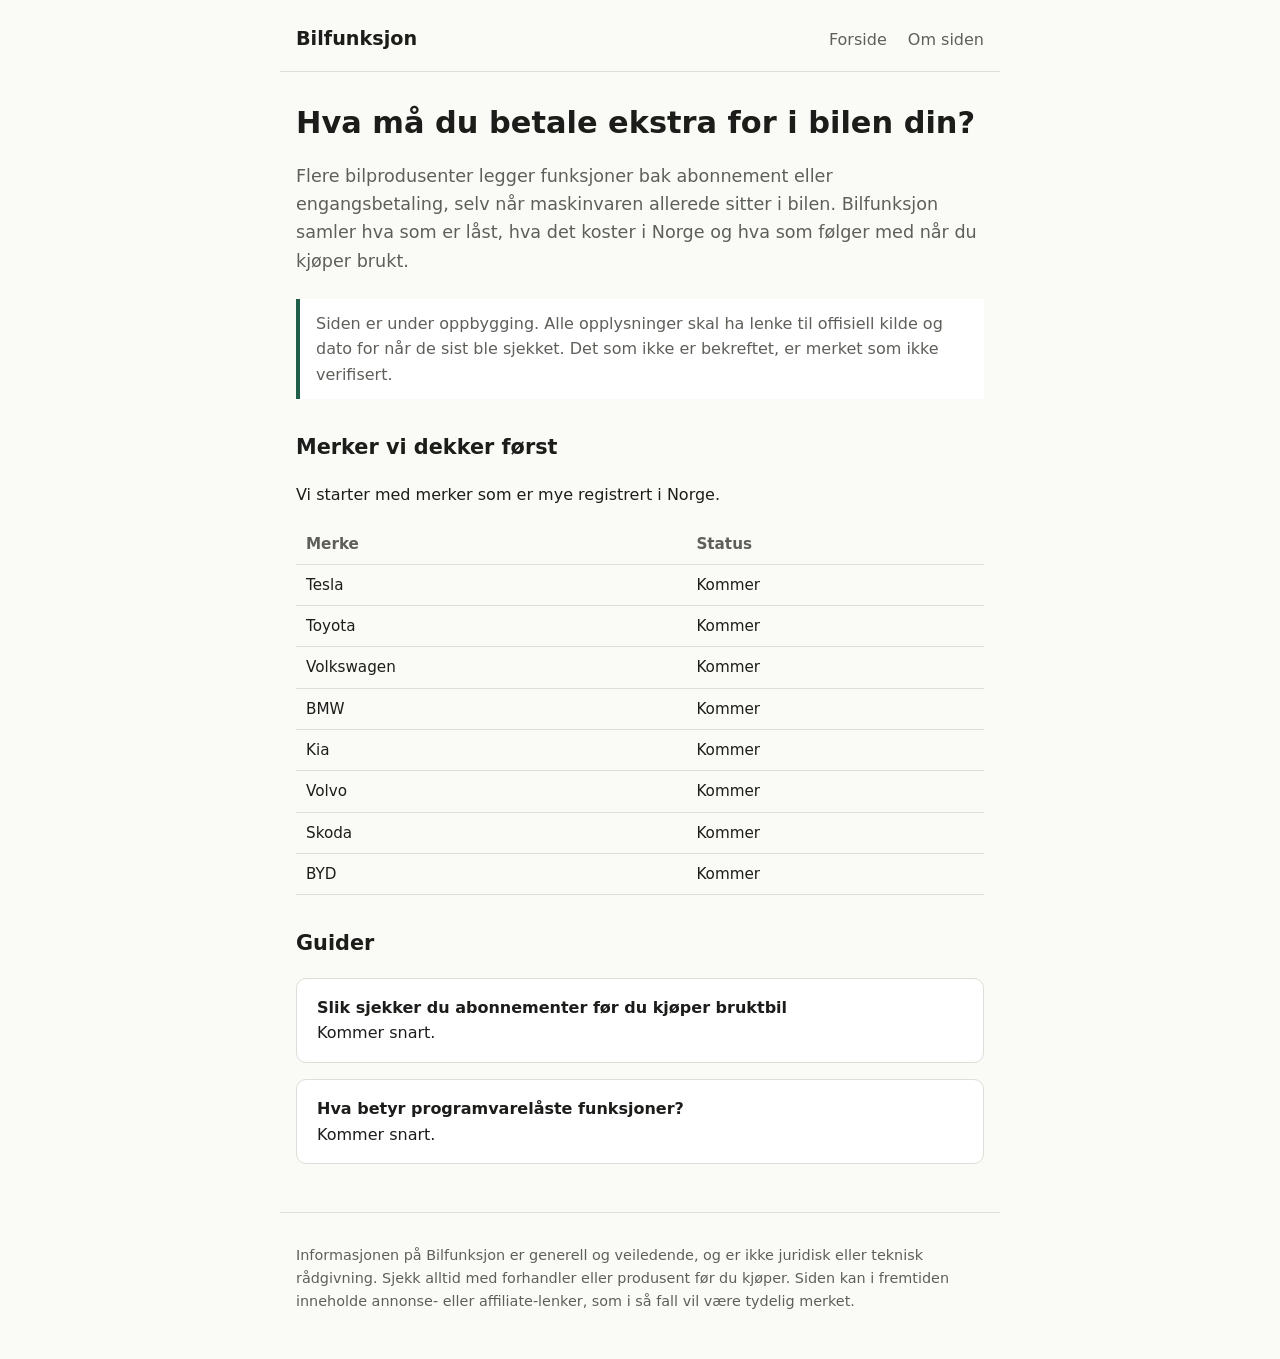
==== index.html @ 4237946a "Add files via upload" ====
<!doctype html>
<html lang="nb">
<head>
  <meta charset="utf-8">
  <meta name="viewport" content="width=device-width, initial-scale=1">
  <title>Bilfunksjon – hva koster funksjonene i bilen?</title>
  <meta name="description" content="Norsk oversikt over funksjoner i biler som er låst bak abonnement eller engangsbetaling, hva de koster og hva som følger med ved bruktkjøp.">
  <link rel="stylesheet" href="style.css">
</head>
<body>
  <header>
    <a class="logo" href="index.html">Bilfunksjon</a>
    <nav>
      <a href="index.html">Forside</a>
      <a href="om.html">Om siden</a>
    </nav>
  </header>

  <main>
    <h1>Hva må du betale ekstra for i bilen din?</h1>
    <p class="lead">
      Flere bilprodusenter legger funksjoner bak abonnement eller engangsbetaling,
      selv når maskinvaren allerede sitter i bilen. Bilfunksjon samler hva som er
      låst, hva det koster i Norge og hva som følger med når du kjøper brukt.
    </p>

    <div class="notice">
      Siden er under oppbygging. Alle opplysninger skal ha lenke til offisiell kilde
      og dato for når de sist ble sjekket. Det som ikke er bekreftet, er merket som
      ikke verifisert.
    </div>

    <h2>Merker vi dekker først</h2>
    <p>Vi starter med merker som er mye registrert i Norge.</p>

    <table>
      <thead>
        <tr><th>Merke</th><th>Status</th></tr>
      </thead>
      <tbody>
        <tr><td>Tesla</td><td>Kommer</td></tr>
        <tr><td>Toyota</td><td>Kommer</td></tr>
        <tr><td>Volkswagen</td><td>Kommer</td></tr>
        <tr><td>BMW</td><td>Kommer</td></tr>
        <tr><td>Kia</td><td>Kommer</td></tr>
        <tr><td>Volvo</td><td>Kommer</td></tr>
        <tr><td>Skoda</td><td>Kommer</td></tr>
        <tr><td>BYD</td><td>Kommer</td></tr>
      </tbody>
    </table>

    <h2>Guider</h2>
    <div class="card">
      <strong>Slik sjekker du abonnementer før du kjøper bruktbil</strong><br>
      Kommer snart.
    </div>
    <div class="card">
      <strong>Hva betyr programvarelåste funksjoner?</strong><br>
      Kommer snart.
    </div>
  </main>

  <footer>
    <p>
      Informasjonen på Bilfunksjon er generell og veiledende, og er ikke juridisk
      eller teknisk rådgivning. Sjekk alltid med forhandler eller produsent før du
      kjøper. Siden kan i fremtiden inneholde annonse- eller affiliate-lenker, som
      i så fall vil være tydelig merket.
    </p>
  </footer>
</body>
</html>
---- style.css ----
:root {
  --bg: #fafaf7;
  --text: #1c1c1a;
  --muted: #5f5f5a;
  --accent: #1f5f4a;
  --line: #deded8;
  --card: #ffffff;
}

@media (prefers-color-scheme: dark) {
  :root {
    --bg: #161715;
    --text: #ecece6;
    --muted: #a3a39b;
    --accent: #6cc4a1;
    --line: #2c2d2a;
    --card: #1d1e1b;
  }
}

* { box-sizing: border-box; }

body {
  margin: 0;
  background: var(--bg);
  color: var(--text);
  font-family: system-ui, -apple-system, "Segoe UI", Roboto, sans-serif;
  line-height: 1.6;
}

header, main, footer {
  max-width: 720px;
  margin: 0 auto;
  padding: 0 16px;
}

header {
  padding-top: 24px;
  padding-bottom: 16px;
  border-bottom: 1px solid var(--line);
  display: flex;
  justify-content: space-between;
  align-items: baseline;
  flex-wrap: wrap;
  gap: 8px;
}

.logo {
  font-weight: 700;
  font-size: 1.2rem;
  color: var(--text);
  text-decoration: none;
}

nav a {
  color: var(--muted);
  text-decoration: none;
  margin-left: 16px;
}

nav a:hover { color: var(--accent); }

h1 { font-size: 1.9rem; line-height: 1.25; margin-top: 32px; }
h2 { font-size: 1.3rem; margin-top: 32px; }

a { color: var(--accent); }

.lead { font-size: 1.1rem; color: var(--muted); }

.card {
  background: var(--card);
  border: 1px solid var(--line);
  border-radius: 10px;
  padding: 16px 20px;
  margin: 16px 0;
}

.notice {
  border-left: 4px solid var(--accent);
  background: var(--card);
  padding: 12px 16px;
  margin: 24px 0;
  color: var(--muted);
}

table {
  width: 100%;
  border-collapse: collapse;
  margin: 16px 0;
  font-size: 0.95rem;
}

th, td {
  text-align: left;
  padding: 8px 10px;
  border-bottom: 1px solid var(--line);
  vertical-align: top;
}

th { color: var(--muted); font-weight: 600; }

footer {
  margin-top: 48px;
  padding-top: 16px;
  padding-bottom: 32px;
  border-top: 1px solid var(--line);
  color: var(--muted);
  font-size: 0.9rem;
}
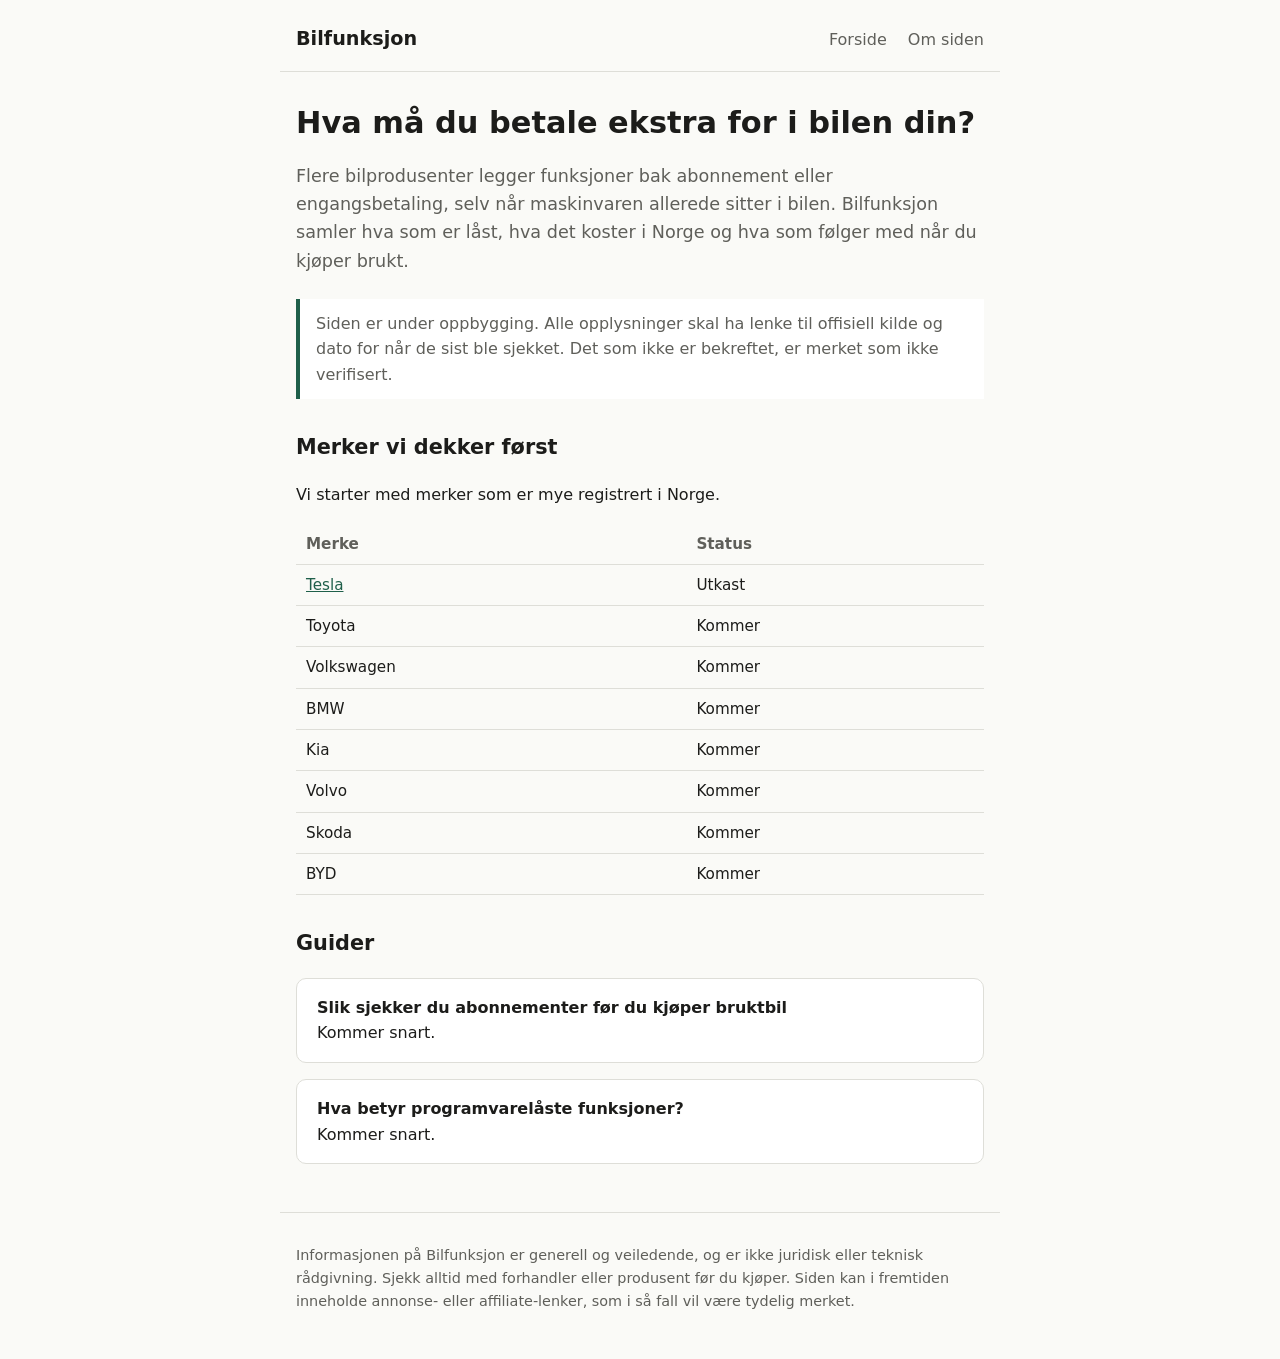
==== commit 91ed305b: "Add files via upload" ====
--- a/index.html
+++ b/index.html
@@ -38,7 +38,7 @@
         <tr><th>Merke</th><th>Status</th></tr>
       </thead>
       <tbody>
-        <tr><td>Tesla</td><td>Kommer</td></tr>
+        <tr><td><a href="tesla.html">Tesla</a></td><td>Utkast</td></tr>
         <tr><td>Toyota</td><td>Kommer</td></tr>
         <tr><td>Volkswagen</td><td>Kommer</td></tr>
         <tr><td>BMW</td><td>Kommer</td></tr>
--- a/style.css
+++ b/style.css
@@ -99,6 +99,9 @@
 
 th { color: var(--muted); font-weight: 600; }
 
+.table-wrap { overflow-x: auto; }
+.table-wrap table { min-width: 560px; }
+
 footer {
   margin-top: 48px;
   padding-top: 16px;
